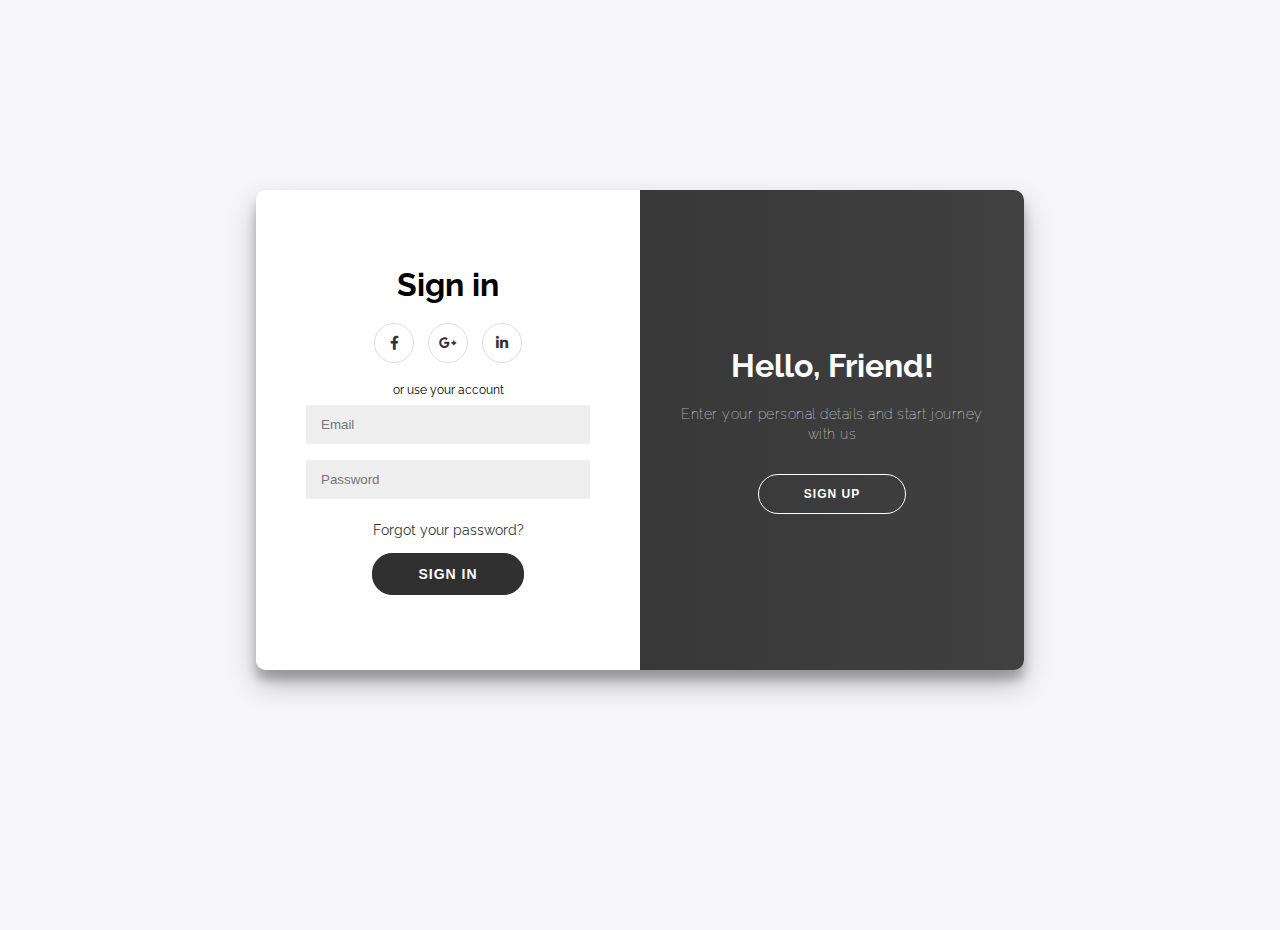
==== login.html @ 65796602 "First" ====
<!DOCTYPE html>
<html lang="en" >
<head>
  <meta charset="UTF-8">
  <title>Login/Signup</title>
  <link rel='stylesheet' href='https://cdnjs.cloudflare.com/ajax/libs/font-awesome/5.14.0/css/all.min.css'><link rel="stylesheet" href="./lstyle.css">

</head>
<body>
<!-- partial:index.partial.html -->
<div class="container" id="container">
	<div class="form-container sign-up-container">
		<form action="#">
			<h1>Create Account</h1>
			<div class="social-container">
				<a href="#" class="social"><i class="fab fa-facebook-f"></i></a>
				<a href="#" class="social"><i class="fab fa-google-plus-g"></i></a>
				<a href="#" class="social"><i class="fab fa-linkedin-in"></i></a>
			</div>
			<span>or use your email for registration</span>
			<input type="text" placeholder="Name" />
			<input type="email" placeholder="Email" />
			<input type="password" placeholder="Password" />
			<button>Sign Up</button>
		</form>
	</div>
	<div class="form-container sign-in-container">
		<form action="#">
			<h1>Sign in</h1>
			<div class="social-container">
				<a href="#" class="social"><i class="fab fa-facebook-f"></i></a>
				<a href="#" class="social"><i class="fab fa-google-plus-g"></i></a>
				<a href="#" class="social"><i class="fab fa-linkedin-in"></i></a>
			</div>
			<span>or use your account</span>
			<input type="email" placeholder="Email" />
			<input type="password" placeholder="Password" />
			<a href="#">Forgot your password?</a>
			<button href="index.html"><a href="index.html" class="getinside">Sign In</a></button>
		</form>
	</div>
	<div class="overlay-container">
		<div class="overlay">
			<div class="overlay-panel overlay-left">
				<h1>Welcome Back!</h1>
				<p>To keep connected with us please login with your personal info</p>
				<button class="ghost" id="signIn">Sign In</button>
			</div>
			<div class="overlay-panel overlay-right">
				<h1>Hello, Friend!</h1>
				<p>Enter your personal details and start journey with us</p>
				<button class="ghost" id="signUp">Sign Up</button>
			</div>
		</div>
	</div>
</div>
<!-- partial -->
  <script  src="./script.js"></script>

</body>
</html>
---- lstyle.css ----
@import url(https://fonts.googleapis.com/css?family=Raleway:400,100,300,500,700,900);

* {
	box-sizing: border-box;
}

body {
	background: #f6f5f7;
	display: flex;
	justify-content: center;
	align-items: center;
	flex-direction: column;
	font-family: 'Raleway', sans-serif;
	height: 100vh;
	margin: -20px 0 50px;
}

h1 {
	font-weight: bold;
	margin: 0;
}

h2 {
	text-align: center;
}

p {
	font-size: 14px;
	font-weight: 100;
	line-height: 20px;
	letter-spacing: 0.5px;
	margin: 20px 0 30px;
}

span {
	font-size: 12px;
}

a {
    color: #333;
	font-size: 14px;
	text-decoration: none;
	margin: 15px 0;
}

a.getinside{
    color: #FFFFFF;
}

button {
	border-radius: 20px;
	border: 1px solid #303030;
	background-color: #303030;
	color: #FFFFFF;
	font-size: 12px;
	font-weight: bold;
	padding: 12px 45px;
	letter-spacing: 1px;
	text-transform: uppercase;
	transition: transform 80ms ease-in;
}

button:active {
	transform: scale(0.95);
}

button:focus {
	outline: none;
}

button.ghost {
	background-color: transparent;
	border-color: #FFFFFF;
}

form {
	background-color: #FFFFFF;
	display: flex;
	align-items: center;
	justify-content: center;
	flex-direction: column;
	padding: 0 50px;
	height: 100%;
	text-align: center;
}

input {
	background-color: #eee;
	border: none;
	padding: 12px 15px;
	margin: 8px 0;
	width: 100%;
}

.container {
	background-color: #fff;
	border-radius: 10px;
  	box-shadow: 0 14px 28px rgba(0,0,0,0.25), 
			0 10px 10px rgba(0,0,0,0.22);
	position: relative;
	overflow: hidden;
	width: 768px;
	max-width: 100%;
	min-height: 480px;
}

.form-container {
	position: absolute;
	top: 0;
	height: 100%;
	transition: all 0.6s ease-in-out;
}

.sign-in-container {
	left: 0;
	width: 50%;
	z-index: 2;
}

.container.right-panel-active .sign-in-container {
	transform: translateX(100%);
}

.sign-up-container {
	left: 0;
	width: 50%;
	opacity: 0;
	z-index: 1;
}

.container.right-panel-active .sign-up-container {
	transform: translateX(100%);
	opacity: 1;
	z-index: 5;
	animation: show 0.6s;
}

@keyframes show {
	0%, 49.99% {
		opacity: 0;
		z-index: 1;
	}
	
	50%, 100% {
		opacity: 1;
		z-index: 5;
	}
}

.overlay-container {
	position: absolute;
	top: 0;
	left: 50%;
	width: 50%;
	height: 100%;
	overflow: hidden;
	transition: transform 0.6s ease-in-out;
	z-index: 100;
}

.container.right-panel-active .overlay-container{
	transform: translateX(-100%);
}

.overlay {
	background: #252525;
	background: -webkit-linear-gradient(to right, #303030, #404040);
	background: linear-gradient(to right, #303030, #404040);
	background-repeat: no-repeat;
	background-size: cover;
	background-position: 0 0;
	color: #FFFFFF;
	position: relative;
	left: -100%;
	height: 100%;
	width: 200%;
  	transform: translateX(0);
	transition: transform 0.6s ease-in-out;
}

.container.right-panel-active .overlay {
  	transform: translateX(50%);
}

.overlay-panel {
	position: absolute;
	display: flex;
	align-items: center;
	justify-content: center;
	flex-direction: column;
	padding: 0 40px;
	text-align: center;
	top: 0;
	height: 100%;
	width: 50%;
	transform: translateX(0);
	transition: transform 0.6s ease-in-out;
}

.overlay-left {
	transform: translateX(-20%);
}

.container.right-panel-active .overlay-left {
	transform: translateX(0);
}

.overlay-right {
	right: 0;
	transform: translateX(0);
}

.container.right-panel-active .overlay-right {
	transform: translateX(20%);
}

.social-container {
	margin: 20px 0;
}

.social-container a {
	border: 1px solid #DDDDDD;
	border-radius: 50%;
	display: inline-flex;
	justify-content: center;
	align-items: center;
	margin: 0 5px;
	height: 40px;
	width: 40px;
}
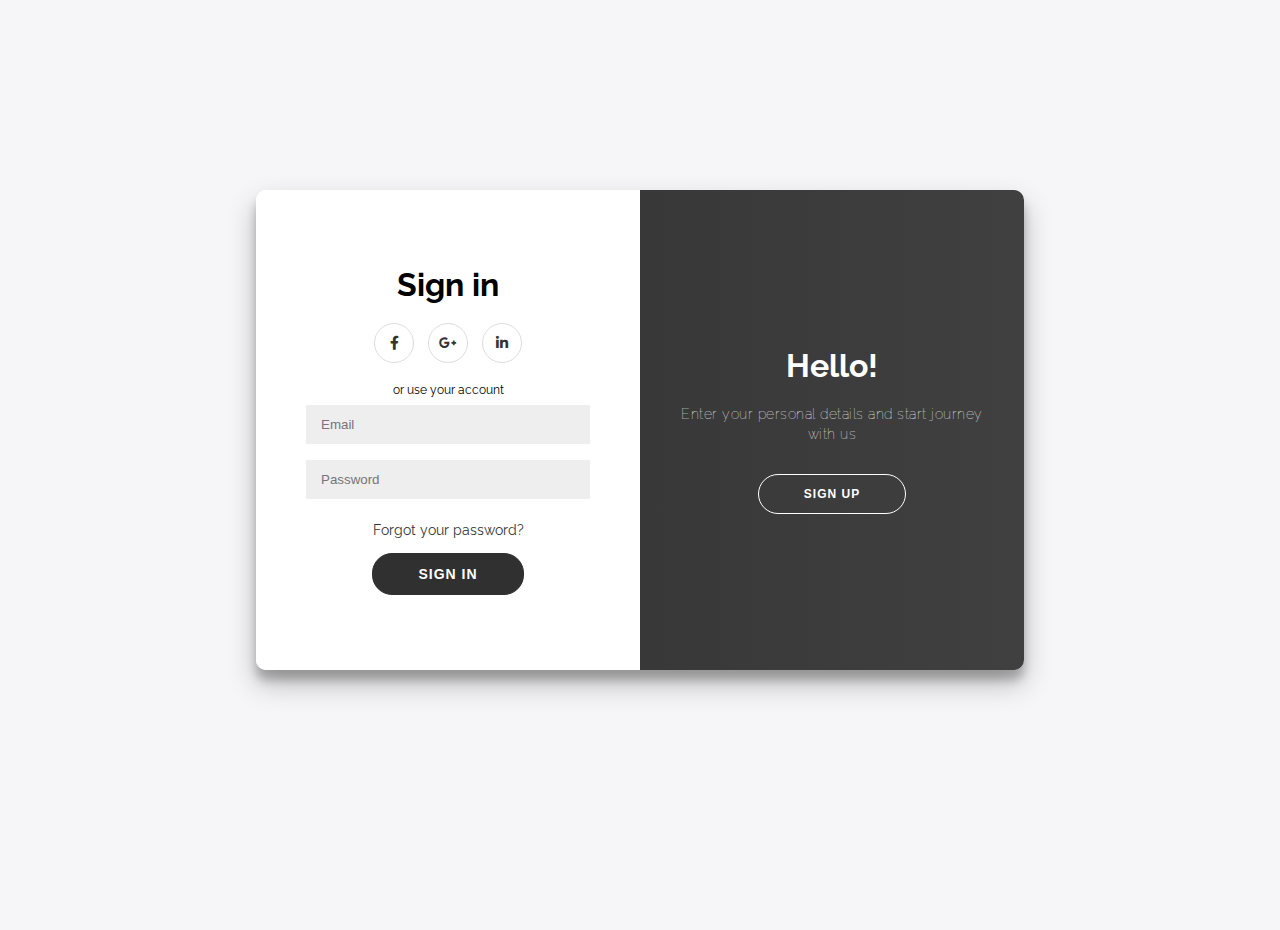
==== commit d99bfeae: "Minor Changes" ====
--- a/login.html
+++ b/login.html
@@ -47,7 +47,7 @@
 				<button class="ghost" id="signIn">Sign In</button>
 			</div>
 			<div class="overlay-panel overlay-right">
-				<h1>Hello, Friend!</h1>
+				<h1>Hello!</h1>
 				<p>Enter your personal details and start journey with us</p>
 				<button class="ghost" id="signUp">Sign Up</button>
 			</div>
